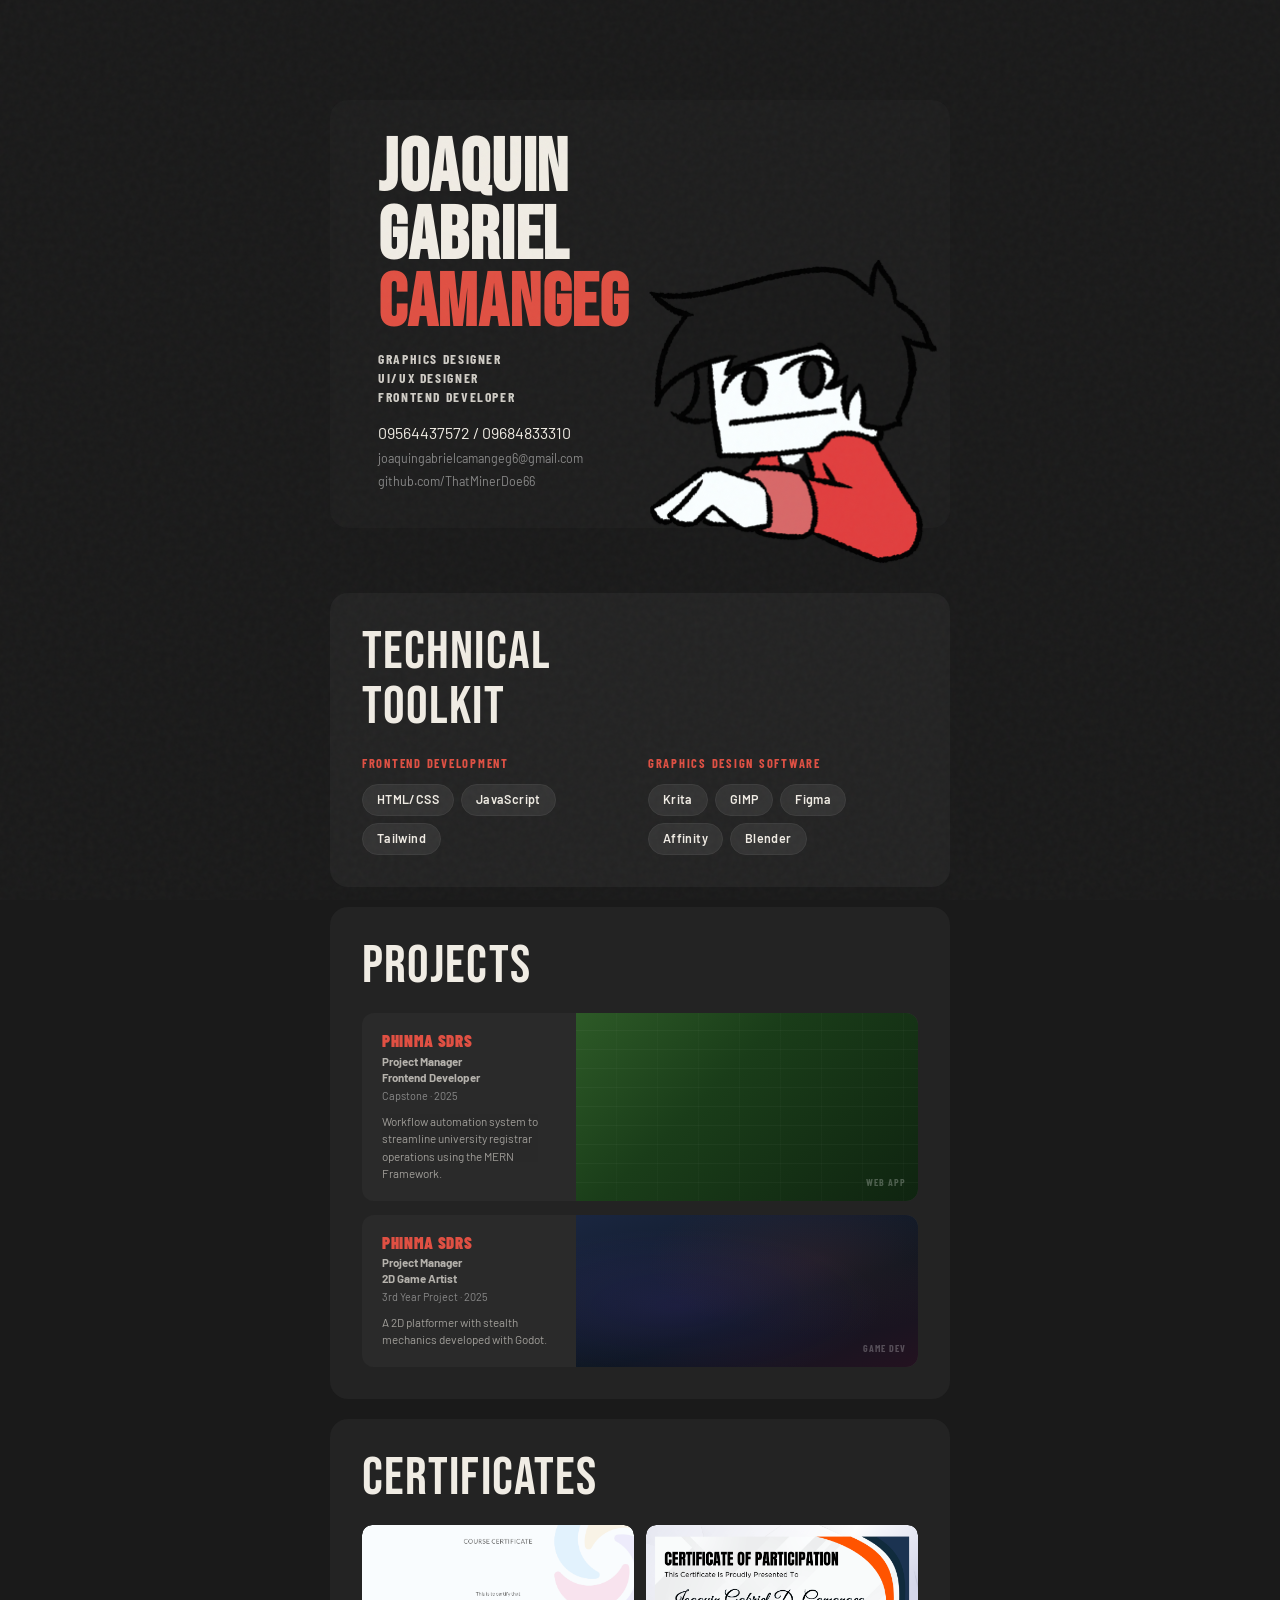
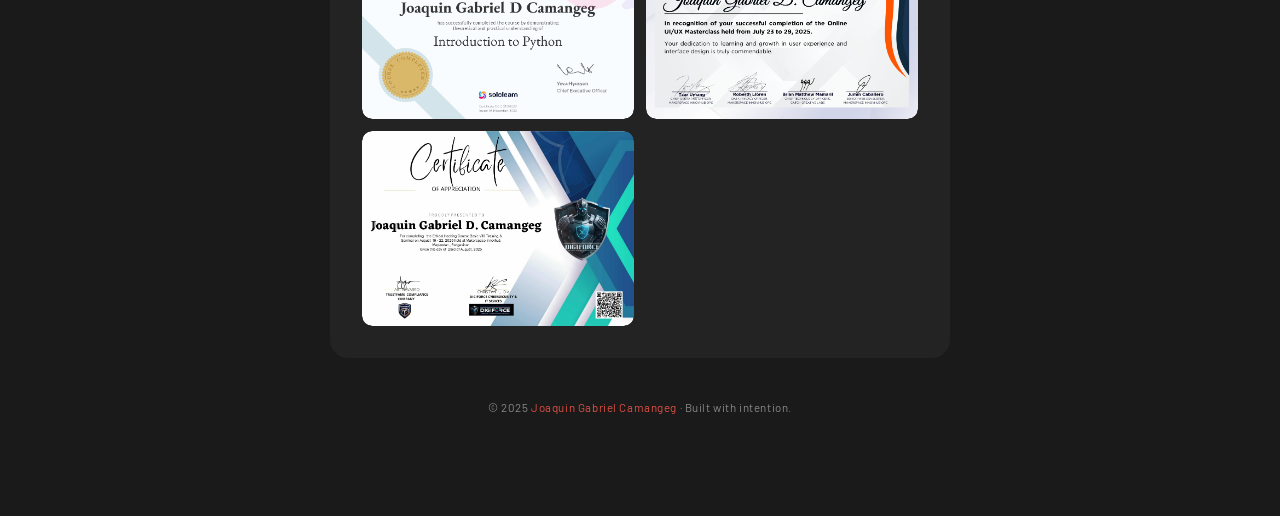
==== index.html @ 12a58ced ""home.html" change to "index.html"" ====
<!DOCTYPE html>
<html lang="en">
<head>
  <meta charset="UTF-8" />
  <meta name="viewport" content="width=device-width, initial-scale=1.0"/>
  <title>Joaquin Gabriel Camangeg — Portfolio</title>

  <!-- Fonts -->
  <link
    href="https://fonts.googleapis.com/css2?family=Bebas+Neue&family=Barlow:ital,wght@0,400;0,600;0,700;1,400&family=Barlow+Condensed:wght@700;900&display=swap"
    rel="stylesheet"
  />

  <!-- Styles -->
  <link rel="stylesheet" href="style.css" />
</head>
<body>

<div class="page">

  <!-- ══ HERO ══ -->
  <section class="card hero">

    <div class="hero-header">
        <img src="images/essentials/site-header.webp" id="header-overlay">
    </div>

    <div class="hero-text">
      <h1>
        JOAQUIN<br>
        GABRIEL<br>
        <span class="last">CAMANGEG</span>
      </h1>
      <div class="hero-sub">
        Graphics Designer<br>
        UI/UX Designer<br>
        Frontend Developer<br>
      </div>
      <div class="hero-contacts">
        <p> 09564437572 / 09684833310</p>
        <a href="mailto:joaquingabrielcamangeg6@gmail.com" target="_blank" rel="">joaquingabrielcamangeg6@gmail.com</a>
        <a href="https://github.com/ThatMinerDoe66" target="_blank" rel="noopener noreferrer">github.com/ThatMinerDoe66</a>
      </div>
    </div>
  </section>
  <br>

  <!-- ══ TECHNICAL TOOLKIT ══ -->
  <section class="card toolkit">
    <div class="section-title">TECHNICAL<br>TOOLKIT</div>
    <div class="toolkit-grid">
      <div class="toolkit-group">
        <h3>Frontend Development</h3>
        <div class="tags">
          <span class="tag">HTML/CSS</span>
          <span class="tag">JavaScript</span>
          <span class="tag">Tailwind</span>
        </div>
      </div>
      <div class="toolkit-group">
        <h3>Graphics Design Software</h3>
        <div class="tags">
          <span class="tag">Krita</span>
          <span class="tag">GIMP</span>
          <span class="tag">Figma</span>
          <span class="tag">Affinity</span>
          <span class="tag">Blender</span>
        </div>
      </div>
    </div>
  </section>

  <!-- ══ PROJECTS ══ -->
  <section class="card projects">
    <div class="section-title">PROJECTS</div>
    <div class="project-list">

      <div class="project-item">
        <div class="project-info">
          <div class="project-name">PHINMA SDRS</div>
          <div class="project-role">Project Manager<br>Frontend Developer</div>
          <div class="project-year">Capstone · 2025</div>
          <div class="project-desc">Workflow automation system to streamline university registrar operations using the MERN Framework.</div>
        </div>
        <div class="project-thumb web">
          <div class="thumb-label">Web App</div>
        </div>
      </div>

      <div class="project-item">
        <div class="project-info">
          <div class="project-name">PHINMA SDRS</div>
          <div class="project-role">Project Manager<br>2D Game Artist</div>
          <div class="project-year">3rd Year Project · 2025</div>
          <div class="project-desc">A 2D platformer with stealth mechanics developed with Godot.</div>
        </div>
        <div class="project-thumb game">
          <div class="thumb-label">Game Dev</div>
        </div>
      </div>

    </div>
  </section>

  <!-- ══ CERTIFICATES ══ -->
 <section class="card certs">
  <div class="section-title">CERTIFICATES</div>
  <div class="cert-grid">

    <!-- Cert 1 -->
    <div class="cert-card">
      <div class="cert-inner">
        <img src="images/certs/cert_python.png" alt="Certificate" class="cert-image">
      </div>
      <div class="cert-label">Sample Certificate</div>
    </div>

    <!-- Cert 2 -->
    <div class="cert-card">
      <div class="cert-inner">
        <img src="images/certs/cert_UIUX.png" alt="Certificate" class="cert-image">
      </div>
      <div class="cert-label">Sample Certificate</div>
    </div>

    <!-- Cert 3 -->
    <div class="cert-card">
      <div class="cert-inner">
        <img src="images/certs/cert_ethicalHacking.png" alt="Certificate" class="cert-image">
      </div>
      <div class="cert-label">Sample Certificate</div>
    </div>

  </div>
</section>

  <div class="footer">
    © 2025 <span>Joaquin Gabriel Camangeg</span> · Built with intention.
  </div>

</div>

<!-- Scripts -->
<script src="main.js"></script>

</body>
</html>
---- style.css ----
:root {
  --bg:       #1a1a1a;
  --card:     #232323;
  --card2:    #2a2a2a;
  --red:      #e05043;
  --red-dark: #b83c30;
  --white:    #f0ece4;
  --grey:     #888;
  --radius:   18px;
}

/* ─── RESET ─── */
*, *::before, *::after {
  box-sizing: border-box;
  margin: 0;
  padding: 0;
}

html {
  scroll-behavior: smooth;
}

/* ─── BASE ─── */
body {
  background: var(--bg);
  color: var(--white);
  font-family: 'Barlow', sans-serif;
  font-size: 16px;
  line-height: 1.6;
  overflow-x: hidden;
}

/* ─── NOISE OVERLAY ─── */
body::before {
  content: '';
  position: fixed;
  inset: 0;
  background-image: url("data:image/svg+xml,%3Csvg viewBox='0 0 200 200' xmlns='http://www.w3.org/2000/svg'%3E%3Cfilter id='n'%3E%3CfeTurbulence type='fractalNoise' baseFrequency='0.75' numOctaves='4' stitchTiles='stitch'/%3E%3C/filter%3E%3Crect width='100%25' height='100%25' filter='url(%23n)' opacity='1'/%3E%3C/svg%3E");
  opacity: 0.03;
  pointer-events: none;
  z-index: 1000;
}

/* ─── SCROLLBAR ─── */
::-webkit-scrollbar        { width: 6px; }
::-webkit-scrollbar-track  { background: var(--bg); }
::-webkit-scrollbar-thumb  { background: #3a3a3a; border-radius: 99px; }
::-webkit-scrollbar-thumb:hover { background: var(--red); }

/* ─── LAYOUT ─── */
.page {
    min-height: 200vh;
    max-width: 620px;
    margin: 100px auto;
    padding: px 20px 60px;
    display: flex;
    flex-direction: column;
    gap: 20px;
}

/* ─── CARD BASE ─── */
.card {
    background: var(--card);
    border-radius: var(--radius);
    padding: 32px;
    position: relative;
    overflow: hidden;
}

/* ─── SECTION TITLE ─── */
.section-title {
    font-family: 'Bebas Neue', sans-serif;
    font-size: clamp(2.4rem, 9vw, 3.4rem);
    letter-spacing: 0.02em;
    line-height: 1;
    color: var(--white);
    margin-bottom: 20px;
}

/* ════════════════════════════════════════
   HERO
════════════════════════════════════════ */
.hero {
  background: #1e1e1e;
  display: flex;
  align-items: flex-end;
  justify-content: space-between;
  gap: 12px;
  padding: 36px 36px 0 36px;
  min-height: 220px;
  border-radius: var(--radius);
  overflow: visible;
  animation: fadeUp 0.7s ease both;
}

.hero-text {
  flex: 1;
  padding-bottom: 36px;
}

.hero h1 {
  font-family: 'Bebas Neue', sans-serif;
  font-size: clamp(3.2rem, 12vw, 4.6rem);
  line-height: 0.92;
  letter-spacing: 0.01em;
  color: var(--white);
}

.hero h1 .last {
  color: var(--red);
  display: block;
}

.hero-sub {
  margin-top: 10px;
  font-family: 'Barlow Condensed', sans-serif;
  font-weight: 700;
  font-size: 0.85rem;
  letter-spacing: 0.12em;
  text-transform: uppercase;
  color: var(--white);
  opacity: 0.85;
  line-height: 1.4;
}

.hero-contacts {
  margin-top: 14px;
  display: flex;
  flex-direction: column;
  gap: 3px;
}

.hero-contacts a {
  font-size: 0.78rem;
  color: var(--grey);
  text-decoration: none;
  transition: color 0.2s;
}
.hero-contacts a:hover { color: var(--red); }

#header-overlay {
    position: absolute;
    right: 0;
    bottom: -45px;
    width: 50%;
    max-width: none;
    height: auto;
    z-index: 2;
    pointer-events: none;
}


/* ════════════════════════════════════════
   TOOLKIT
════════════════════════════════════════ */
.toolkit {
  animation: fadeUp 0.7s 0.1s ease both;
}

.toolkit-grid {
  display: grid;
  grid-template-columns: 1fr 1fr;
  gap: 16px;
}

.toolkit-group h3 {
  font-family: 'Barlow Condensed', sans-serif;
  font-weight: 700;
  font-size: 0.78rem;
  letter-spacing: 0.14em;
  text-transform: uppercase;
  color: var(--red);
  margin-bottom: 10px;
}

.tags {
  display: flex;
  flex-wrap: wrap;
  gap: 7px;
}

.tag {
  background: #333;
  border: 1px solid #3d3d3d;
  border-radius: 50px;
  padding: 5px 14px;
  font-size: 0.78rem;
  font-weight: 600;
  color: var(--white);
  letter-spacing: 0.03em;
  transition: background 0.2s, border-color 0.2s, transform 0.15s;
  cursor: default;
}
.tag:hover {
  background: var(--red);
  border-color: var(--red);
  transform: translateY(-2px);
}

/* ════════════════════════════════════════
   PROJECTS
════════════════════════════════════════ */
.projects {
  animation: fadeUp 0.7s 0.2s ease both;
}

.project-list {
  display: flex;
  flex-direction: column;
  gap: 14px;
}

.project-item {
  background: var(--card2);
  border-radius: 12px;
  overflow: hidden;
  display: grid;
  grid-template-columns: 1fr 1.6fr;
  min-height: 120px;
  transition: transform 0.2s, box-shadow 0.2s;
  cursor: default;
}
.project-item:hover {
  transform: translateY(-3px);
  box-shadow: 0 12px 32px rgba(0, 0, 0, 0.4);
}

.project-info {
  padding: 18px 20px;
  display: flex;
  flex-direction: column;
  justify-content: center;
}

.project-name {
  font-family: 'Barlow Condensed', sans-serif;
  font-weight: 900;
  font-size: 1.05rem;
  letter-spacing: 0.04em;
  color: var(--red);
  text-transform: uppercase;
  line-height: 1.1;
}

.project-role {
  font-size: 0.72rem;
  font-weight: 700;
  color: var(--white);
  opacity: 0.7;
  margin-top: 3px;
  line-height: 1.4;
}

.project-year {
  font-size: 0.68rem;
  color: var(--grey);
  margin-top: 2px;
}

.project-desc {
  font-size: 0.73rem;
  color: var(--white);
  opacity: 0.6;
  margin-top: 8px;
  line-height: 1.5;
}

.project-thumb {
  background: #333;
  position: relative;
  overflow: hidden;
}

.project-thumb::before {
  content: '';
  position: absolute;
  inset: 0;
}

.project-thumb.web::before {
  background: linear-gradient(135deg, #2d5a27 0%, #1a3d19 40%, #0f2410 100%);
}
.project-thumb.web::after {
  content: '';
  position: absolute;
  inset: 0;
  background:
    repeating-linear-gradient(0deg, transparent, transparent 18px, rgba(255,255,255,0.03) 18px, rgba(255,255,255,0.03) 19px),
    repeating-linear-gradient(90deg, transparent, transparent 40px, rgba(255,255,255,0.02) 40px, rgba(255,255,255,0.02) 41px);
}

.project-thumb.game::before {
  background: linear-gradient(160deg, #1a2640 0%, #0d1620 60%, #241220 100%);
}
.project-thumb.game::after {
  content: '';
  position: absolute;
  inset: 0;
  background:
    radial-gradient(ellipse at 30% 60%, rgba(100, 60, 200, 0.15) 0%, transparent 60%),
    radial-gradient(ellipse at 70% 30%, rgba(224, 80, 67, 0.1) 0%, transparent 50%);
}

.thumb-label {
  position: absolute;
  bottom: 10px;
  right: 12px;
  font-family: 'Barlow Condensed', sans-serif;
  font-size: 0.62rem;
  font-weight: 700;
  letter-spacing: 0.1em;
  text-transform: uppercase;
  color: rgba(255, 255, 255, 0.25);
}

/* ════════════════════════════════════════
   CERTIFICATES
════════════════════════════════════════ */
.certs {
  animation: fadeUp 0.7s 0.3s ease both;
}

.cert-grid {
  display: grid;
  grid-template-columns: repeat(2, 1fr);
  gap: 12px;
}

.cert-card {
  background: var(--card2);
  border-radius: 10px;
  aspect-ratio: 1.4 / 1;
  overflow: hidden;
  position: relative;
  transition: transform 0.2s;
  cursor: default;
}
.cert-card:hover { transform: scale(1.04); }

.cert-card::before {
  content: '';
  position: absolute;
  inset: 0;
}
.cert-inner {
  position: relative;
  width: 100%;
  height: 100%;
  overflow: hidden;
  border-radius: 10px;
  display: flex;
  justify-content: center;
  align-items: center;
}

.cert-image {
  width: 100%;
  height: 100%;
  object-fit: cover;
  display: block;
  border-radius: 10px;
  z-index: 1;
}

/* ════════════════════════════════════════
   FOOTER
════════════════════════════════════════ */
.footer {
  text-align: center;
  padding: 20px 0 0;
  font-size: 0.72rem;
  color: var(--grey);
  letter-spacing: 0.05em;
}
.footer span { color: var(--red); }

/* ════════════════════════════════════════
   ANIMATIONS
════════════════════════════════════════ */
@keyframes fadeUp {
  from { opacity: 0; transform: translateY(28px); }
  to   { opacity: 1; transform: translateY(0); }
}

/* ════════════════════════════════════════
   RESPONSIVE
════════════════════════════════════════ */
@media (max-width: 480px) {
  .hero              { flex-direction:reverse; padding: 28px; min-height: unset; }
  /* .hero-char         { width: 100px; align-self: flex-end; } */
  #header-overlay     { width: clamp(180px, 40%, 400px); max-width: 180px; bottom: -20px;}
  .hero-text         { padding-bottom: 0; }
  .toolkit-grid      { grid-template-columns: 1fr; }
  .project-item      { grid-template-columns: 1fr; }
  .project-thumb     { height: 90px; }
  .cert-grid         { grid-template-columns: repeat(2, 1fr); }
}
/* For the header-overlay */
@media (max-width: 420px) {
  #header-overlay     { width: clamp(180px, 40%, 400px); max-width: 85px; bottom: -20px;}
}
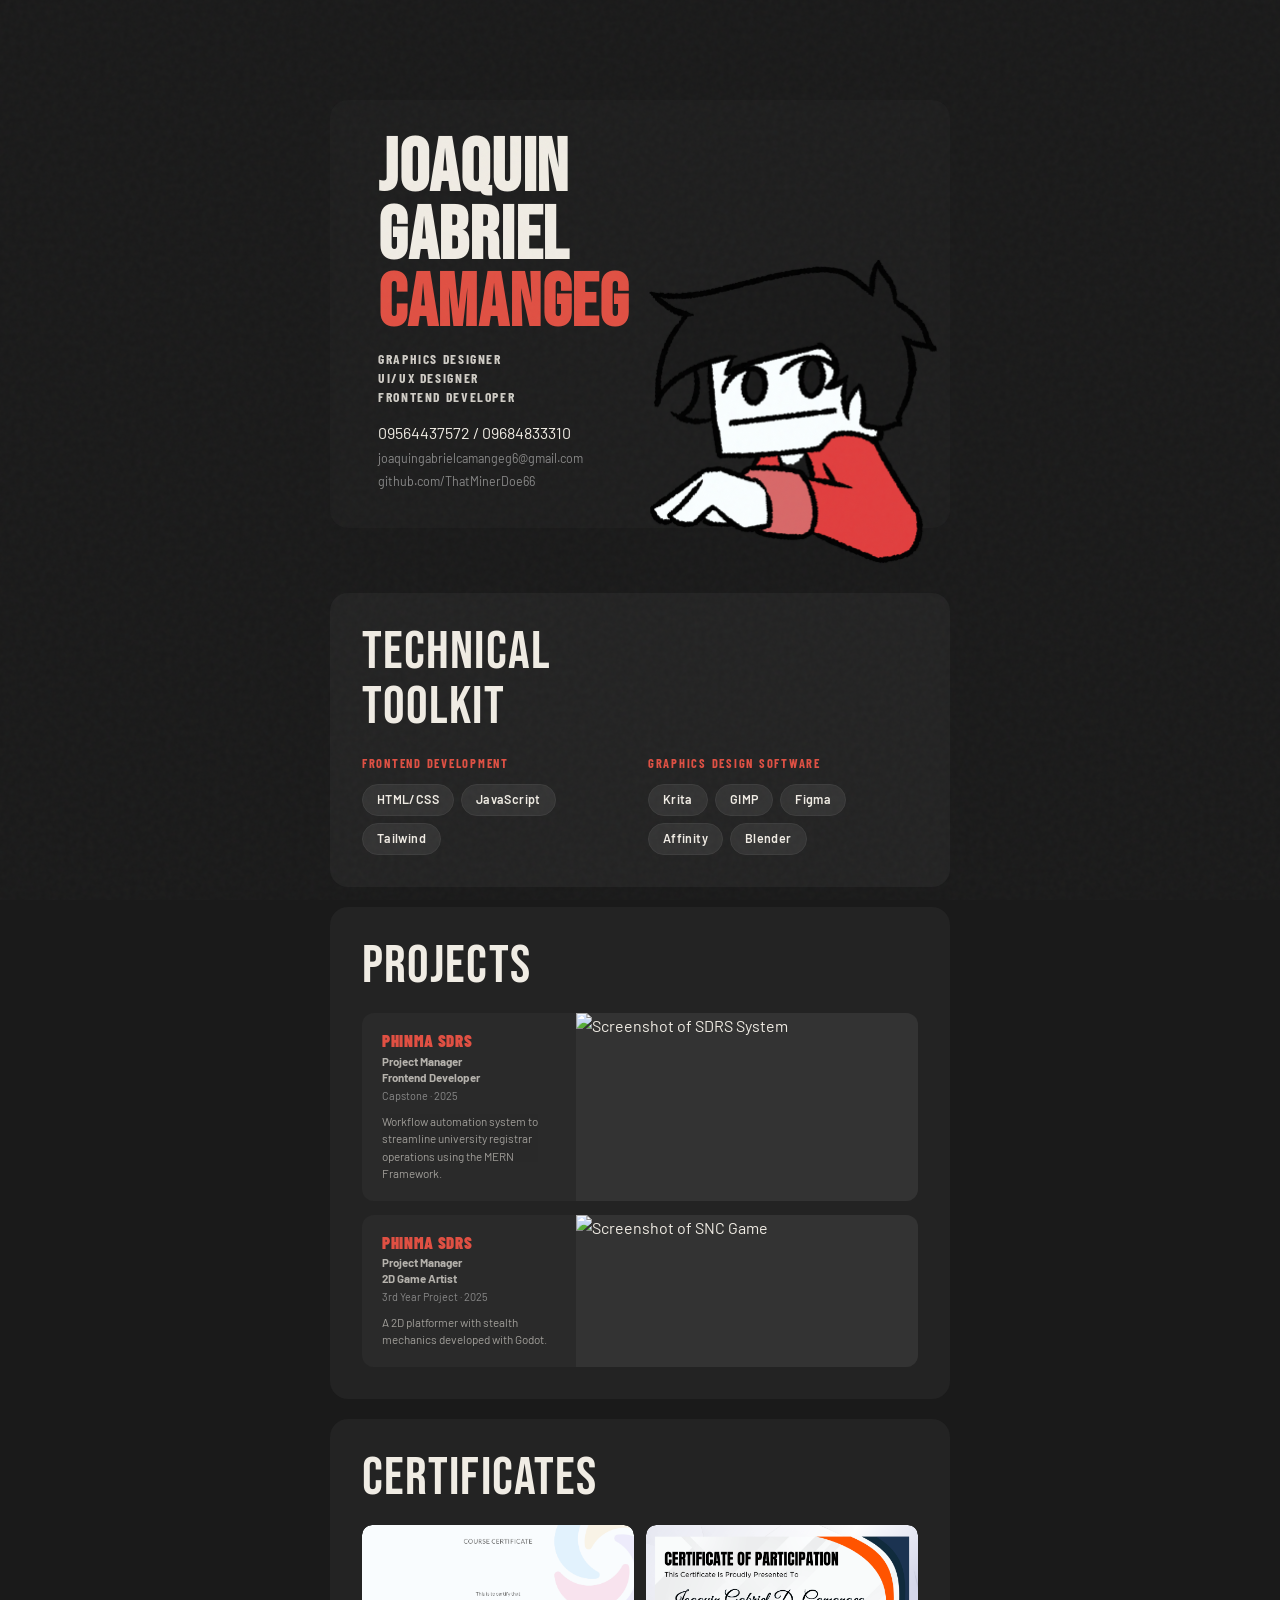
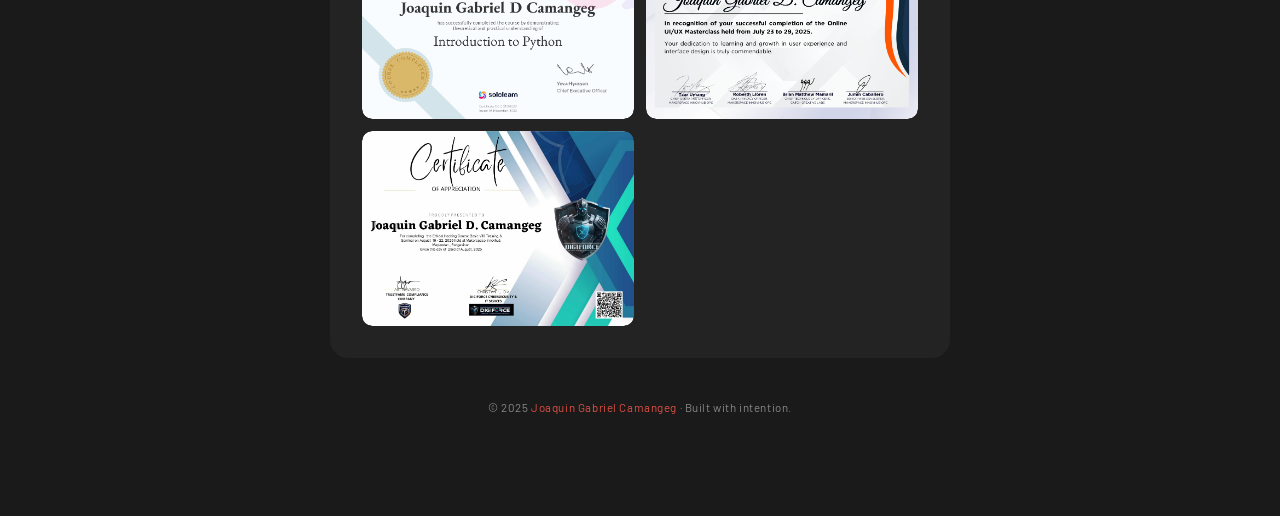
==== commit a5132928: "Update favicon test" ====
--- a/index.html
+++ b/index.html
@@ -5,14 +5,11 @@
   <meta name="viewport" content="width=device-width, initial-scale=1.0"/>
   <title>Joaquin Gabriel Camangeg — Portfolio</title>
 
-  <!-- Fonts -->
   <link
     href="https://fonts.googleapis.com/css2?family=Bebas+Neue&family=Barlow:ital,wght@0,400;0,600;0,700;1,400&family=Barlow+Condensed:wght@700;900&display=swap"
-    rel="stylesheet"
-  />
-
-  <!-- Styles -->
-  <link rel="stylesheet" href="style.css" />
+    rel="stylesheet"/>
+  <link rel="stylesheet" href="style.css"/>
+  <link rel="shortcut icon" type="image/x-icon" href="favicon.ico">
 </head>
 <body>
 
@@ -82,8 +79,8 @@
           <div class="project-year">Capstone · 2025</div>
           <div class="project-desc">Workflow automation system to streamline university registrar operations using the MERN Framework.</div>
         </div>
-        <div class="project-thumb web">
-          <div class="thumb-label">Web App</div>
+        <div class="project-thumb">
+          <img src="images/projectScreenshots/SDRS1.png" alt="Screenshot of SDRS System" class="project-image">
         </div>
       </div>
 
@@ -94,8 +91,8 @@
           <div class="project-year">3rd Year Project · 2025</div>
           <div class="project-desc">A 2D platformer with stealth mechanics developed with Godot.</div>
         </div>
-        <div class="project-thumb game">
-          <div class="thumb-label">Game Dev</div>
+        <div class="project-thumb">
+          <img src="images/projectScreenshots/SNC1.png" alt="Screenshot of SNC Game" class="project-image">
         </div>
       </div>
 
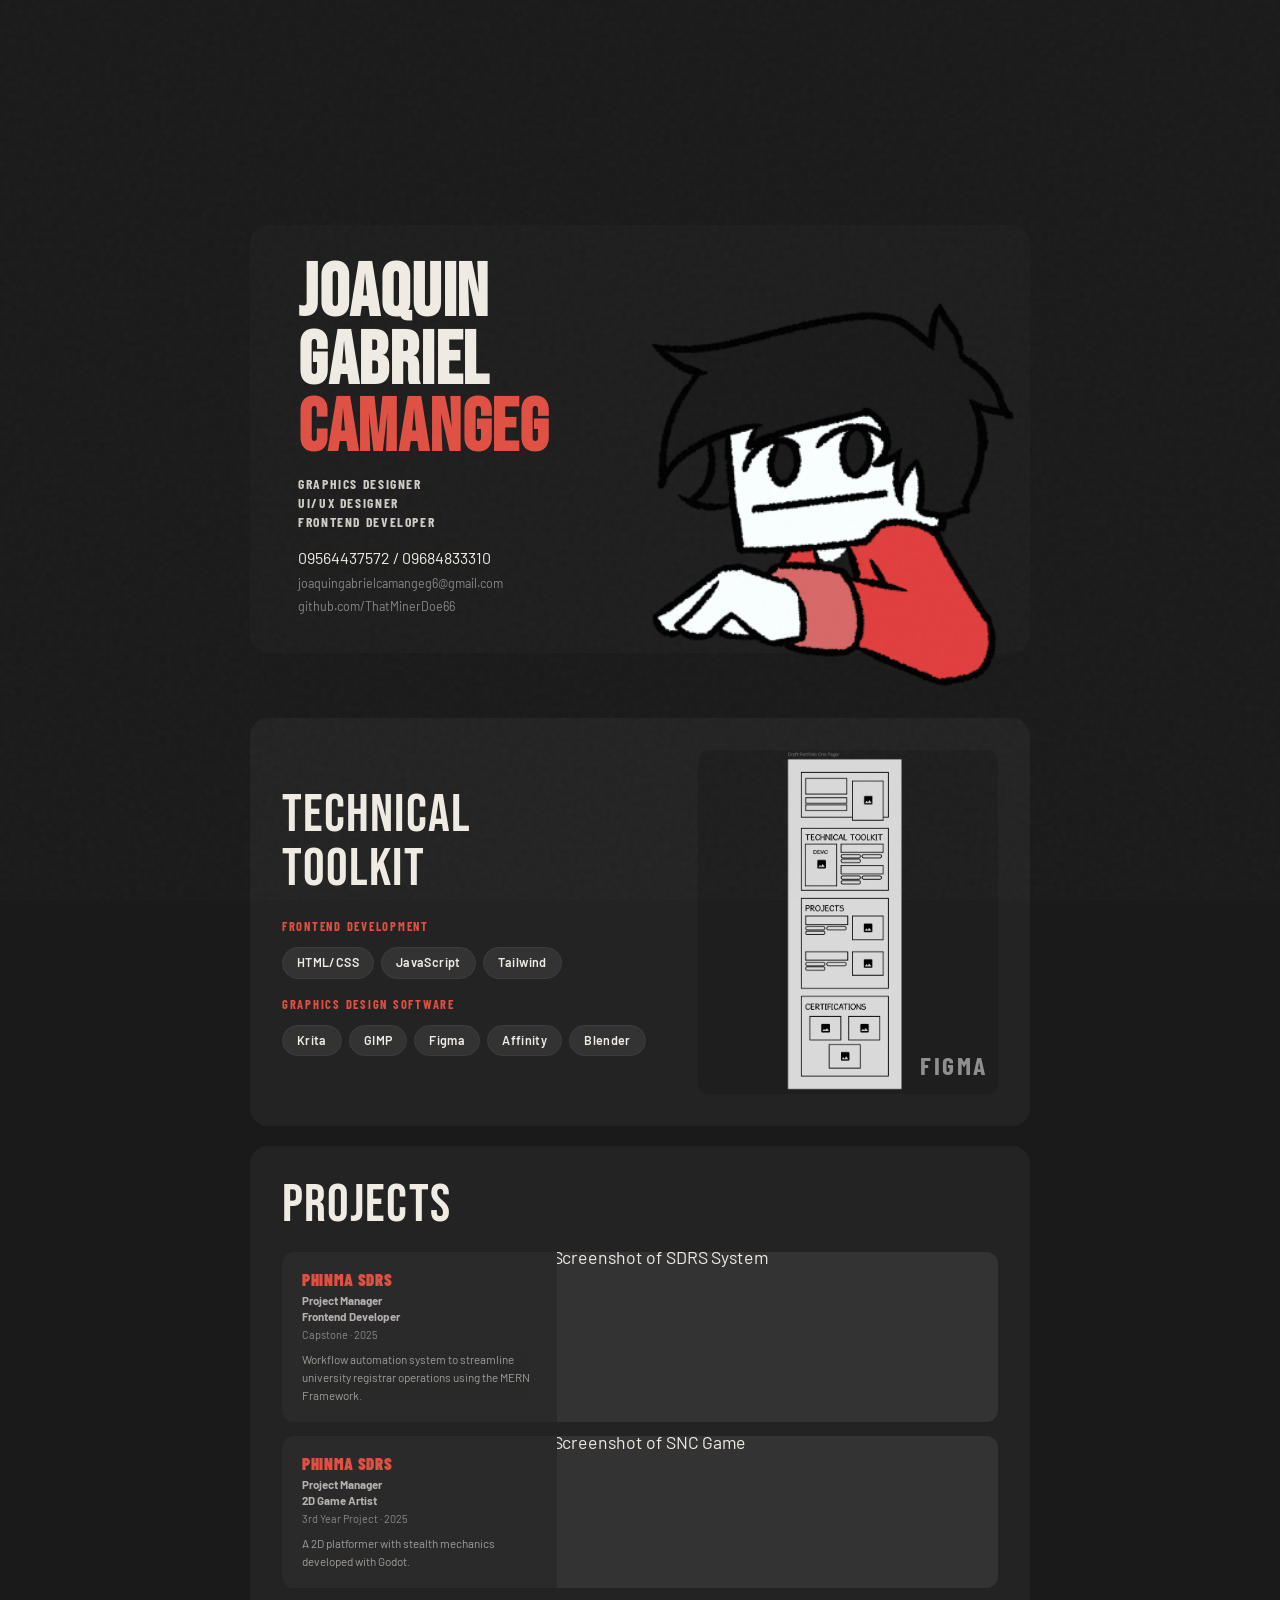
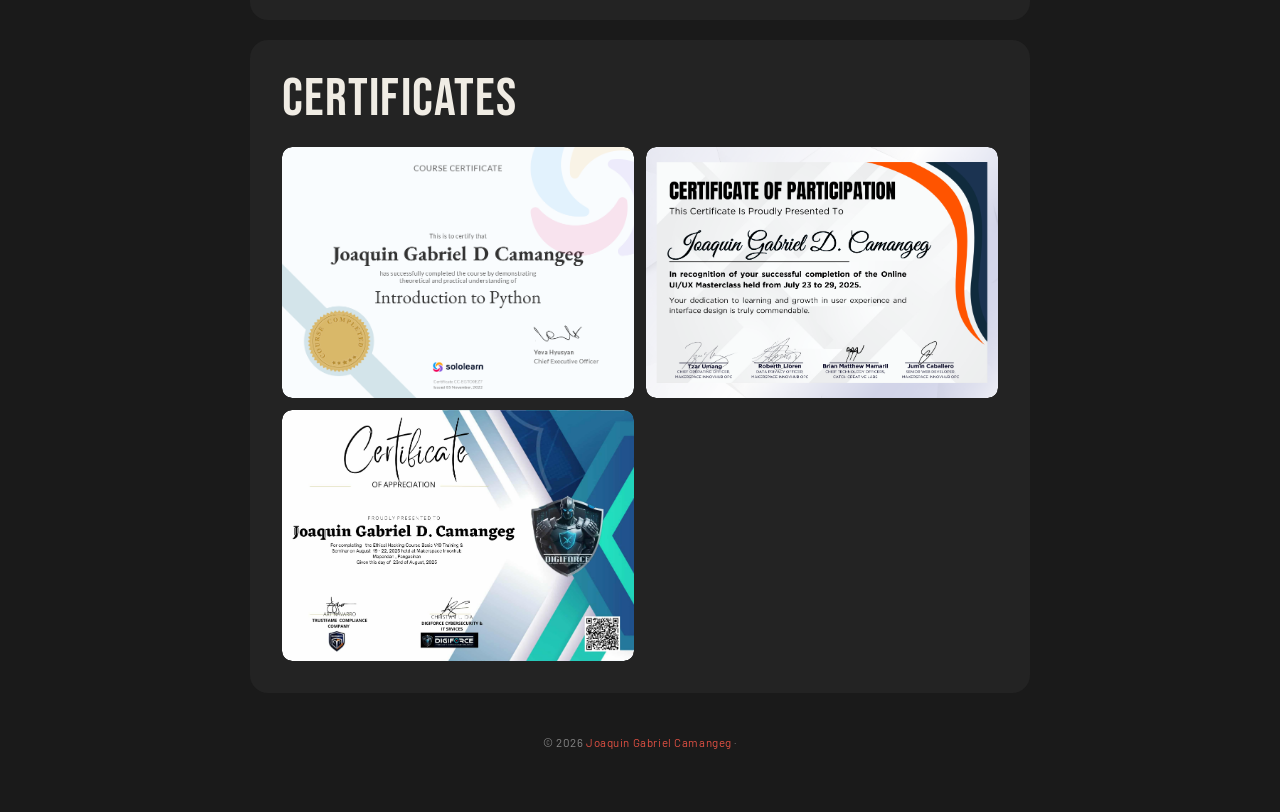
==== commit d51811ec: "Edited Toolkit Card and minor changes" ====
--- a/index.html
+++ b/index.html
@@ -42,30 +42,47 @@
   </section>
   <br>
 
-  <!-- ══ TECHNICAL TOOLKIT ══ -->
-  <section class="card toolkit">
-    <div class="section-title">TECHNICAL<br>TOOLKIT</div>
-    <div class="toolkit-grid">
-      <div class="toolkit-group">
-        <h3>Frontend Development</h3>
-        <div class="tags">
-          <span class="tag">HTML/CSS</span>
-          <span class="tag">JavaScript</span>
-          <span class="tag">Tailwind</span>
+   <!-- ══ TECHNICAL TOOLKIT ══ -->
+<section class="card toolkit">
+  <div class="toolkit-main">
+
+    <div class="toolkit-left">
+      <div class="section-title">TECHNICAL<br>TOOLKIT</div>
+      <div class="toolkit-grid">
+        <div class="toolkit-group">
+          <h3>Frontend Development</h3>
+          <div class="tags">
+            <span class="tag">HTML/CSS</span>
+            <span class="tag">JavaScript</span>
+            <span class="tag">Tailwind</span>
+          </div>
         </div>
-      </div>
-      <div class="toolkit-group">
-        <h3>Graphics Design Software</h3>
-        <div class="tags">
-          <span class="tag">Krita</span>
-          <span class="tag">GIMP</span>
-          <span class="tag">Figma</span>
-          <span class="tag">Affinity</span>
-          <span class="tag">Blender</span>
+        <div class="toolkit-group">
+          <h3>Graphics Design Software</h3>
+          <div class="tags">
+            <span class="tag">Krita</span>
+            <span class="tag">GIMP</span>
+            <span class="tag">Figma</span>
+            <span class="tag">Affinity</span>
+            <span class="tag">Blender</span>
+          </div>
         </div>
       </div>
     </div>
-  </section>
+
+    <div class="toolkit-preview">
+     <div class="preview-item preview-default">
+        <img src="images/demo/demo_figma.png" alt="Site's lowfidelity mockup" />
+        <span class="preview-label">Figma</span>
+      </div>
+      <div class="preview-item preview-hover">
+        <img src="images/demo/demo_draft.png" alt="Site's lowfidelity draft" />
+        <span class="preview-label">Draft</span>
+      </div>
+    </div>
+
+  </div>
+</section>
 
   <!-- ══ PROJECTS ══ -->
   <section class="card projects">
@@ -132,7 +149,7 @@
 </section>
 
   <div class="footer">
-    © 2025 <span>Joaquin Gabriel Camangeg</span> · Built with intention.
+    © 2026 <span>Joaquin Gabriel Camangeg</span> ·
   </div>
 
 </div>
--- a/style.css
+++ b/style.css
@@ -49,10 +49,9 @@
 
 /* ─── LAYOUT ─── */
 .page {
-    min-height: 200vh;
-    max-width: 620px;
-    margin: 100px auto;
-    padding: px 20px 60px;
+    max-width: 820px;
+    margin: 25vh auto 0;
+    padding: 0 20px 60px;
     display: flex;
     flex-direction: column;
     gap: 20px;
@@ -64,7 +63,6 @@
     border-radius: var(--radius);
     padding: 32px;
     position: relative;
-    overflow: hidden;
 }
 
 /* ─── SECTION TITLE ─── */
@@ -91,6 +89,7 @@
   border-radius: var(--radius);
   overflow: visible;
   animation: fadeUp 0.7s ease both;
+  
 }
 
 .hero-text {
@@ -158,8 +157,8 @@
 }
 
 .toolkit-grid {
-  display: grid;
-  grid-template-columns: 1fr 1fr;
+  display: flex;
+  flex-direction: column;
   gap: 16px;
 }
 
@@ -195,6 +194,78 @@
   background: var(--red);
   border-color: var(--red);
   transform: translateY(-2px);
+}
+
+/* ── TOOLKIT TWO-COLUMN LAYOUT ── */
+.toolkit-main {
+  display: grid;
+  grid-template-columns: 1fr auto;
+  gap: 24px;
+  align-items: center;
+}
+
+.toolkit-preview {
+  position: relative;
+  width: 300px;
+  flex-shrink: 0;
+}
+
+.toolkit-preview img {
+  width: 100%;
+  display: block;
+  border-radius: 10px;
+  transition: opacity 0.2s ease;
+}
+
+.preview-item {
+  position: absolute;
+  top: 0;
+  left: 0;
+  width: 100%;
+  transition: opacity 0.2s ease;
+}
+
+.preview-item img {
+  width: 100%;
+  display: block;
+  border-radius: 10px;
+}
+
+.preview-label {
+  position: absolute;
+  bottom: 8px;
+  right: 10px;
+  font-family: 'Barlow Condensed', sans-serif;
+  font-size: 1.6rem;
+  font-weight: 700;
+  letter-spacing: 0.1em;
+  text-transform: uppercase;
+  color: rgba(255, 255, 255, 0.5);
+}
+
+/* default state */
+.preview-default           { position: relative; } /* anchor height */
+.preview-hover             { opacity: 0; }
+
+/* hovered state */
+.toolkit-preview:hover .preview-hover   { opacity: 1; }
+.toolkit-preview:hover .preview-default { opacity: 0; }
+
+.preview-hover {
+  position: absolute;
+  top: 0;
+  left: 0;
+}
+
+/* swap on hover */
+.preview-hover                    { opacity: 0; }
+.toolkit-preview:hover .preview-hover   { opacity: 1; }
+.toolkit-preview:hover .preview-default { opacity: 0; }
+
+/* MOBILE VIEW */
+@media (max-width: 480px) {
+  .toolkit-main    { grid-template-columns: 1fr; }
+  .toolkit-preview { width: 100%; }
 }
 
 /* ════════════════════════════════════════
@@ -277,41 +348,21 @@
   inset: 0;
 }
 
-.project-thumb.web::before {
-  background: linear-gradient(135deg, #2d5a27 0%, #1a3d19 40%, #0f2410 100%);
-}
-.project-thumb.web::after {
-  content: '';
-  position: absolute;
-  inset: 0;
-  background:
-    repeating-linear-gradient(0deg, transparent, transparent 18px, rgba(255,255,255,0.03) 18px, rgba(255,255,255,0.03) 19px),
-    repeating-linear-gradient(90deg, transparent, transparent 40px, rgba(255,255,255,0.02) 40px, rgba(255,255,255,0.02) 41px);
-}
-
-.project-thumb.game::before {
-  background: linear-gradient(160deg, #1a2640 0%, #0d1620 60%, #241220 100%);
-}
-.project-thumb.game::after {
-  content: '';
-  position: absolute;
-  inset: 0;
-  background:
-    radial-gradient(ellipse at 30% 60%, rgba(100, 60, 200, 0.15) 0%, transparent 60%),
-    radial-gradient(ellipse at 70% 30%, rgba(224, 80, 67, 0.1) 0%, transparent 50%);
-}
-
-.thumb-label {
-  position: absolute;
-  bottom: 10px;
-  right: 12px;
-  font-family: 'Barlow Condensed', sans-serif;
-  font-size: 0.62rem;
-  font-weight: 700;
-  letter-spacing: 0.1em;
-  text-transform: uppercase;
-  color: rgba(255, 255, 255, 0.25);
-}
+.project-image {
+  width: 100%;
+  height: 100%;
+  object-fit: cover;   /* keeps image filling container */
+  display: block;
+  border-radius: 10px;
+  z-index: 1;
+  transform: scale(1.1);  /* zooms in 10% */
+  transition: transform 0.3s ease; /* optional: smooth hover zoom */
+}
+
+.project-thumb:hover .project-image {
+  transform: scale(1.3);
+}
+
 
 /* ════════════════════════════════════════
    CERTIFICATES
@@ -386,7 +437,7 @@
    RESPONSIVE
 ════════════════════════════════════════ */
 @media (max-width: 480px) {
-  .hero              { flex-direction:reverse; padding: 28px; min-height: unset; }
+  .hero              { padding: 28px; min-height: unset; }
   /* .hero-char         { width: 100px; align-self: flex-end; } */
   #header-overlay     { width: clamp(180px, 40%, 400px); max-width: 180px; bottom: -20px;}
   .hero-text         { padding-bottom: 0; }
